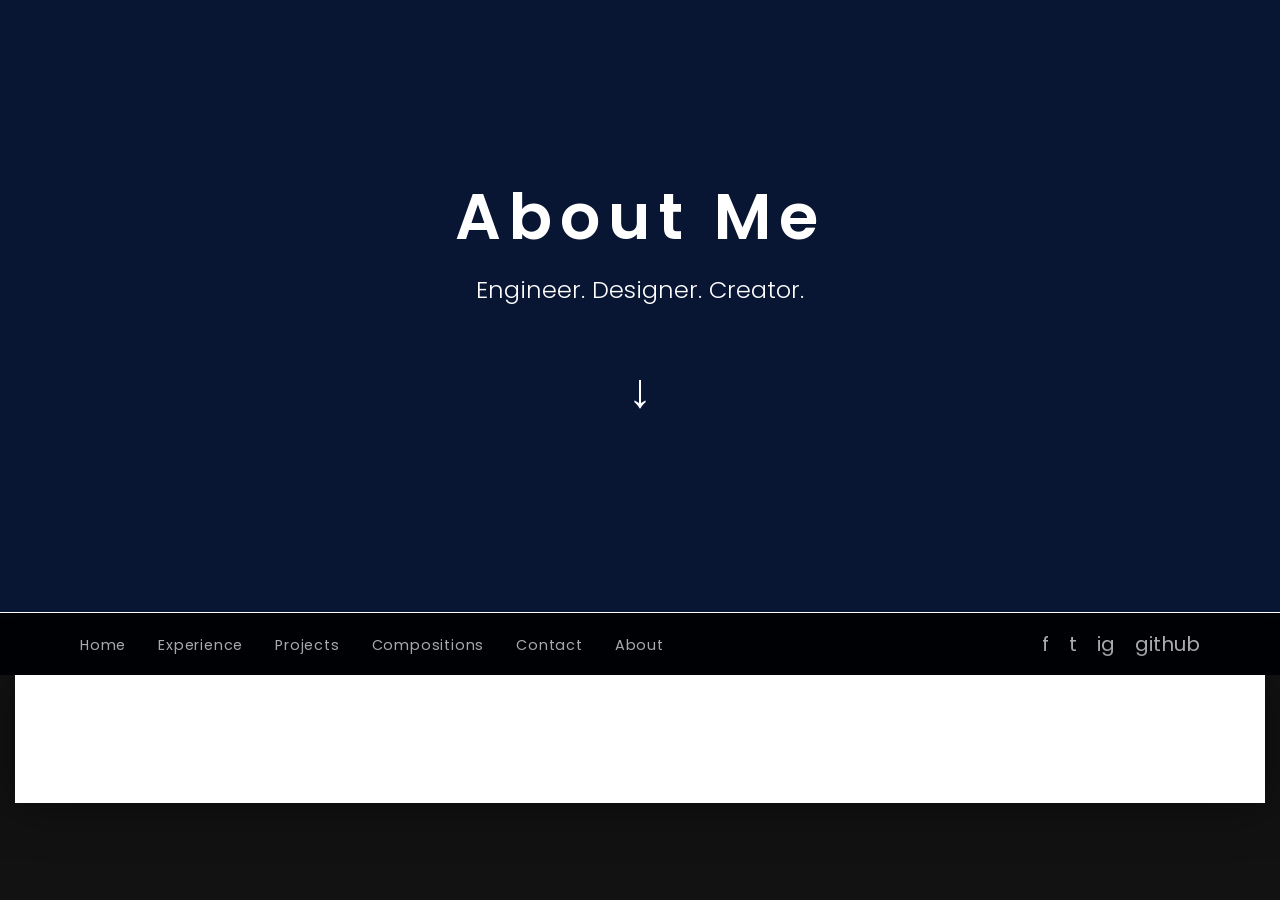
==== about.html @ 9db19fcd "Updated pages and almost complete homepage" ====
<!DOCTYPE html>
<html lang="en">
<head>
    <meta charset="UTF-8">
    <meta name="viewport" content="width=device-width, initial-scale=1.0">
    <title>Titilayo Oshinowo</title>
    <link rel="stylesheet" href="style.css">
    <link rel="stylesheet" href="mediaquaries.css">
</head>
<body>
 
    <nav id="hamburger-nav">
        <div class="logo">About Me</div>
        <div class="hamburger-menu">
            <div class="hamburger-icon" onclick="toggleMenu()">
                <span></span>
                <span></span>
                <span></span>
            </div>
            <ul class="menu-links">
                <li><a href="index.html" onclick="toggleMenu()">Home</a></li>
                <li><a href="experience.html" onclick="toggleMenu()">Experience</a></li>
                <li><a href="projects.html" onclick="toggleMenu()">Projects</a></li>
                <li><a href="compositions.html" onclick="toggleMenu()">Compositions</a></li>
                <li><a href="contact.html" onclick="toggleMenu()">Contact</a></li>
                <li><a href="about.html" onclick="toggleMenu()">About</a></li>
            </ul>
        </div>
    </nav>
 
    <section id="profile" class="hero-section">
 
        <div class="hero-content">
            <h1 class="hero-title">About Me</h1>
            <p class="hero-description">
                Engineer. Designer. Creator.
            </p>
            <a href="process.html" class="scroll-down-icon">
                &#8595; </a>
        </div>
 
        <div class="bottom-nav">
            <ul class="bottom-nav-links">
                <li><a href="index.html">Home</a></li>
                <li><a href="experience.html">Experience</a></li>
                <li><a href="projects.html">Projects</a></li>
                <li><a href="compositions.html">Compositions</a></li>
                <li><a href="contact.html">Contact</a></li>
                <li><a href="about.html">About</a></li>
            </ul>
            <div class="social-links">
                <a href="#">f</a>
                <a href="#">t</a>
                <a href="#">ig</a>
                <a href="#">github</a>
            </div>
        </div>
    </section>
 
    <div class="main-content-wrapper">

        <section id="experience-intro" class="white-content-block">
---- style.css ----
@import url('https://fonts.googleapis.com/css2?family=Poppins:wght@300;400;500;600&display=swap');
 
* {
    margin: 0;
    padding: 0;
    box-sizing: border-box; 
}
 
body {
    font-family: "Poppins", sans-serif;
    color: white; 
    overflow-x: hidden; 
    
    /* 💡 Parallax Background Setup: Fixed background on the body */
    background-image: url('image_of_fitbot_machine.jpg'); /* **CHANGE THIS PATH** */
    background-size: cover;
    background-position: center;
    background-attachment: fixed; /* This creates the parallax effect */
    background-color: #121212; 
}
 
html {
    scroll-behavior: smooth;
    height: 100%;
}
 
p {
    color: rgb(181, 181, 181); 
}
 
/* TRANSITIONS and A/HOVER styles */
a, .btn{
    transition: all 300ms ease;
}
.hamburger-icon span {
    transition: all 0.3s ease-in-out; 
}
.menu-links {
    transition: all 0.3s ease-in-out; 
}
 
a {
    color: white; 
    text-decoration: none;
}
 
a:hover {
    color: #00ffff; 
    text-decoration: underline;
    text-underline-offset: 0.5rem; 
    text-decoration-color: #00ffff;
}
 
.logo {
    font-size: 2rem;
}
 
/* HAMBURGER MENU (for mobile) */
#hamburger-nav {
    display: none;
    justify-content: space-between;
    align-items: center;
    padding: 1rem 2rem;
    background: rgba(0, 0, 0, 0.95);
    position: fixed;
    top: 0;
    left: 0;
    width: 100%;
    z-index: 1000;
}
 
.hamburger-menu {
    position: relative;
}
 
.hamburger-icon {
    display: flex;
    flex-direction: column;
    justify-content: space-between;
    width: 30px;
    height: 22px;
    cursor: pointer;
}
 
.hamburger-icon span {
    width: 100%;
    height: 3px;
    background: white;
    border-radius: 2px;
    transition: all 0.3s ease;
}
 
/* Dropdown Menu */
 
.menu-links {
    position: absolute;
    top: 45px;
    right: 0;
    background: rgba(17, 17, 17, 0.98);
    width: 220px;
    border-radius: 8px;
    overflow: hidden;
 
    display: flex;
    flex-direction: column;
 
    max-height: 0;
    opacity: 0;
    transition: all 0.3s ease;
}
 
.menu-links li {
    list-style: none;
}
 
.menu-links a {
    display: block;
    padding: 15px 20px;
    color: white;
    text-decoration: none;
    transition: background 0.3s ease;
}
 
.menu-links a:hover {
    background: #00ffff;
    color: #111;
}
 
/* Open Menu */
 
.menu-links.open {
    max-height: 500px;
    opacity: 1;
}
 
/* Animate Hamburger */
 
.hamburger-icon.open span:first-child {
    transform: rotate(45deg) translate(6px, 6px);
}
 
.hamburger-icon.open span:nth-child(2) {
    opacity: 0;
}
 
.hamburger-icon.open span:last-child {
    transform: rotate(-45deg) translate(7px, -7px);
}
 
/*  HERO SECTION (Only used on index.html)  */
 
.hero-section {
    min-height: 75vh; 
    margin: 0; 
    display: flex;
    justify-content: center; 
    align-items: center; 
    flex-direction: column; 
    text-align: center;
    position: relative; 
    
    background: transparent; /* Transparent to show the body's fixed background */
    isolation: isolate; 
}
 
/* Dark Overlay */
.hero-section::after {
    content: '';
    position: absolute;
    top: 0;
    left: 0;
    width: 100%;
    height: 100%;
    background-color: rgb(8, 21, 51); 
    z-index: 1; 
}
 
/* Hero Content */
.hero-content {
    z-index: 10; 
    padding-top: 0; 
    padding-bottom: 5rem; /* keeps content clear of the absolutely-positioned bottom-nav */
}
 
.hero-title {
    font-size: 4rem; 
    font-weight: 550;
    letter-spacing: 0.5rem;
    margin-bottom: 0.5rem;
    color: white;
}
 
.hero-description {
    font-size: 1.5rem;
    font-weight: 300;
    color: white;
    max-width: 600px;
    margin: 0 auto 3rem auto;
}
 
/* Scroll Down Arrow */
.scroll-down-icon {
    font-size: 3rem;
    display: inline-block;
    color: white;
    text-decoration: none;
    z-index: 10;
    animation: bounce 2s infinite; 
}
@keyframes bounce { 
    0%, 20%, 50%, 80%, 100% {transform: translateY(0);}
    40% {transform: translateY(-20px);}
    60% {transform: translateY(-10px);}
}
 
/* BOTTOM FLOATING NAVIGATION BAR */
.bottom-nav {
    position: absolute;
    bottom: 0; 
    left: 0;
    width: 100%;
    z-index: 10;
    background-color: rgba(0, 0, 0, 0.884); 
    display: flex;
    justify-content: space-between;
    align-items: center;
    padding: 1rem 5rem; 
    border-top: 1px solid rgb(255, 255, 255);
}
 
.bottom-nav-links {
    display: flex;
    list-style: none;
    gap: 2rem;
    padding: 0;
    margin: 0;
}
 
.bottom-nav-links a {
    color: white;
    font-size: 0.9rem;
    letter-spacing: 0.05rem;
    opacity: 0.7;
}
 
.bottom-nav-links a:hover {
    opacity: 1;
    text-decoration: none;
    color: #00ffff;
}
 
.social-links a {
    margin-left: 1rem;
    color: white;
    font-size: 1.25rem;
    opacity: 0.7;
}
 
 
/* MAIN CONTENT WRAPPER (The central white column that scrolls) */
 
.main-content-wrapper {
    /* Starts after the hero section (or immediately on subpages) */
    width: 100%;
    max-width: 1250px; 
    margin: 0 auto; 
    z-index: 50; 
    position: relative; 
    background-color: white; 
    color: #121212; 
    box-shadow: 0 0 50px rgba(0, 0, 0, 0.5); 
    
    /* Reset text color for elements inside the wrapper */
    & p, a {
        color: #121212; 
    }
}
 
/* Section Resets */
section {
    height: auto; 
    min-height: auto;
    margin: 0;
    padding: 0;
    display: block; 
    text-align: left;
    position: static; 
    color: #121212; 
}
 
/* 1. Two-Column Content Block (image sits aligned beside its section text) */
.white-content-block {
    display: flex;
    flex-direction: row-reverse;
    align-items: center;
    justify-content: space-between;
    gap: 4rem;
    padding: 4rem;
}
 
.white-content-block .block-text {
    flex: 1 1 50%;
    min-width: 0;
}
 
.white-content-block .date {
    font-size: 0.8rem;
    margin-bottom: 1rem;
    color: #888;
}
 
.block-title {
    display: block;
    font-size: 2.5rem;
    font-weight: 700;
    margin-bottom: 1.5rem;
    line-height: 1.1;
    text-align: right;
    color: #121212;
}
 
.description-text {
    display: block;
    max-width: 500px;
    margin: 0.5rem 0 0 auto;
    line-height: 1.6;
    color: #333;
    text-align: right;
}
 
.block-image-container {
    flex: 1 1 50%;
    min-width: 0;
}
 
.block-image-container img {
    width: 100%;
    max-width: 100%;
    height: auto;        /* Keeps the aspect ratio */
    display: block;
    border-radius: 12px;
}
 
 
/* 2. Three Column Layout (For process/system/about summaries) */
.three-column-layout {
    display: flex;
    justify-content: space-between;
    padding: 4rem;
    gap: 3rem;
    border-top: 1px solid #eee;
}
 
.column-block {
    flex: 1;
    text-align: center;
}
 
.column-title {
    font-size: 1.5rem;
    font-weight: 600;
    margin-bottom: 1.5rem;
    color: #121212;
}
 
.column-block p {
    font-size: 0.95rem;
    line-height: 1.6;
    margin-bottom: 1rem;
    color: #333;
}
 
/* Button Styling for Content Blocks */
.btn-block {
    display: inline-block;
    padding: 10px 20px;
    margin-top: 1.5rem;
    text-decoration: none;
    text-transform: uppercase;
    font-size: 0.9rem;
    font-weight: 600;
    border: 1px solid #121212;
    transition: all 0.3s ease;
    color: #121212 !important;
}
 
.btn-block:hover {
    background-color: #121212;
    color: white !important;
}
---- mediaquaries.css ----
/* ===========================
   Large Screens (1200px)
=========================== */
 
@media screen and (max-width:1200px){
 
    .main-content-wrapper{
        width:95%;
    }
 
    .hero-title{
        font-size:3.5rem;
    }
 
    .hero-description{
        font-size:1.3rem;
    }
 
    .bottom-nav{
        padding:1rem 2rem;
    }
 
    .bottom-nav-links{
        gap:1.2rem;
    }
 
    .white-content-block{
        gap:2.5rem;
    }
 
}
 
 
/* ===========================
   Tablets (992px)
=========================== */
 
@media screen and (max-width:992px){
 
    /* Mobile Navigation */
 
    #hamburger-nav{
        display:flex;
        justify-content:space-between;
        align-items:center;
        padding:1rem 1.5rem;
        background:#111;
        position:fixed;
        top:0;
        left:0;
        width:100%;
        z-index:999;
    }
 
    .bottom-nav{
        display:none;
    }
 
    .hero-section{
        min-height:auto;
        padding:7rem 1.5rem 3rem;
    }
 
    /* Pages that don't have a hero-section (the hamburger nav is fixed,
       so the next element needs top padding or it hides under it) */
    #hamburger-nav + .main-content-wrapper{
        padding-top:5rem;
    }
 
    .hero-title{
        font-size:3rem;
        letter-spacing:0.15rem;
    }
 
    .hero-description{
        font-size:1.2rem;
    }
 
    /* Collapse the two-column text/image layout into one stacked column */
    .white-content-block{
        flex-direction:column;
        align-items:stretch;
        gap:2rem;
        padding:3rem 2rem;
    }
 
    .block-title{
        text-align:left;
        font-size:2.2rem;
        margin-bottom:1rem;
    }
 
    .description-text{
        max-width:100%;
        text-align:left;
        margin:0;
    }
 
    .block-image-container img{
        width:80%;
        margin:0 auto;
    }
 
}
 
 
/* ===========================
   Phones (768px)
=========================== */
 
@media screen and (max-width:768px){
 
    .hero-title{
        font-size:2.4rem;
        letter-spacing:0;
        line-height:1.2;
    }
 
    .hero-description{
        font-size:1rem;
        max-width:100%;
    }
 
    .scroll-down-icon{
        font-size:2rem;
    }
 
    .white-content-block{
        padding:2.5rem 1.5rem;
    }
 
    .block-title{
        font-size:1.8rem;
    }
 
    .description-text{
        font-size:1rem;
    }
 
    .block-image-container img{
        width:100%;
        max-width:400px;
        margin:0 auto;
    }
 
}
 
 
/* ===========================
   Small Phones (480px)
=========================== */
 
@media screen and (max-width:480px){
 
    .hero-section{
        padding:5rem 1rem 2rem;
    }
 
    #hamburger-nav + .main-content-wrapper{
        padding-top:4.5rem;
    }
 
    .hero-title{
        font-size:2rem;
    }
 
    .hero-description{
        font-size:0.95rem;
    }
 
    .white-content-block{
        padding:2rem 1rem;
    }
 
    .block-title{
        font-size:1.5rem;
    }
 
    .description-text{
        font-size:0.95rem;
    }
 
    .block-image-container img{
        width:100%;
        margin:0 auto;
    }
 
}
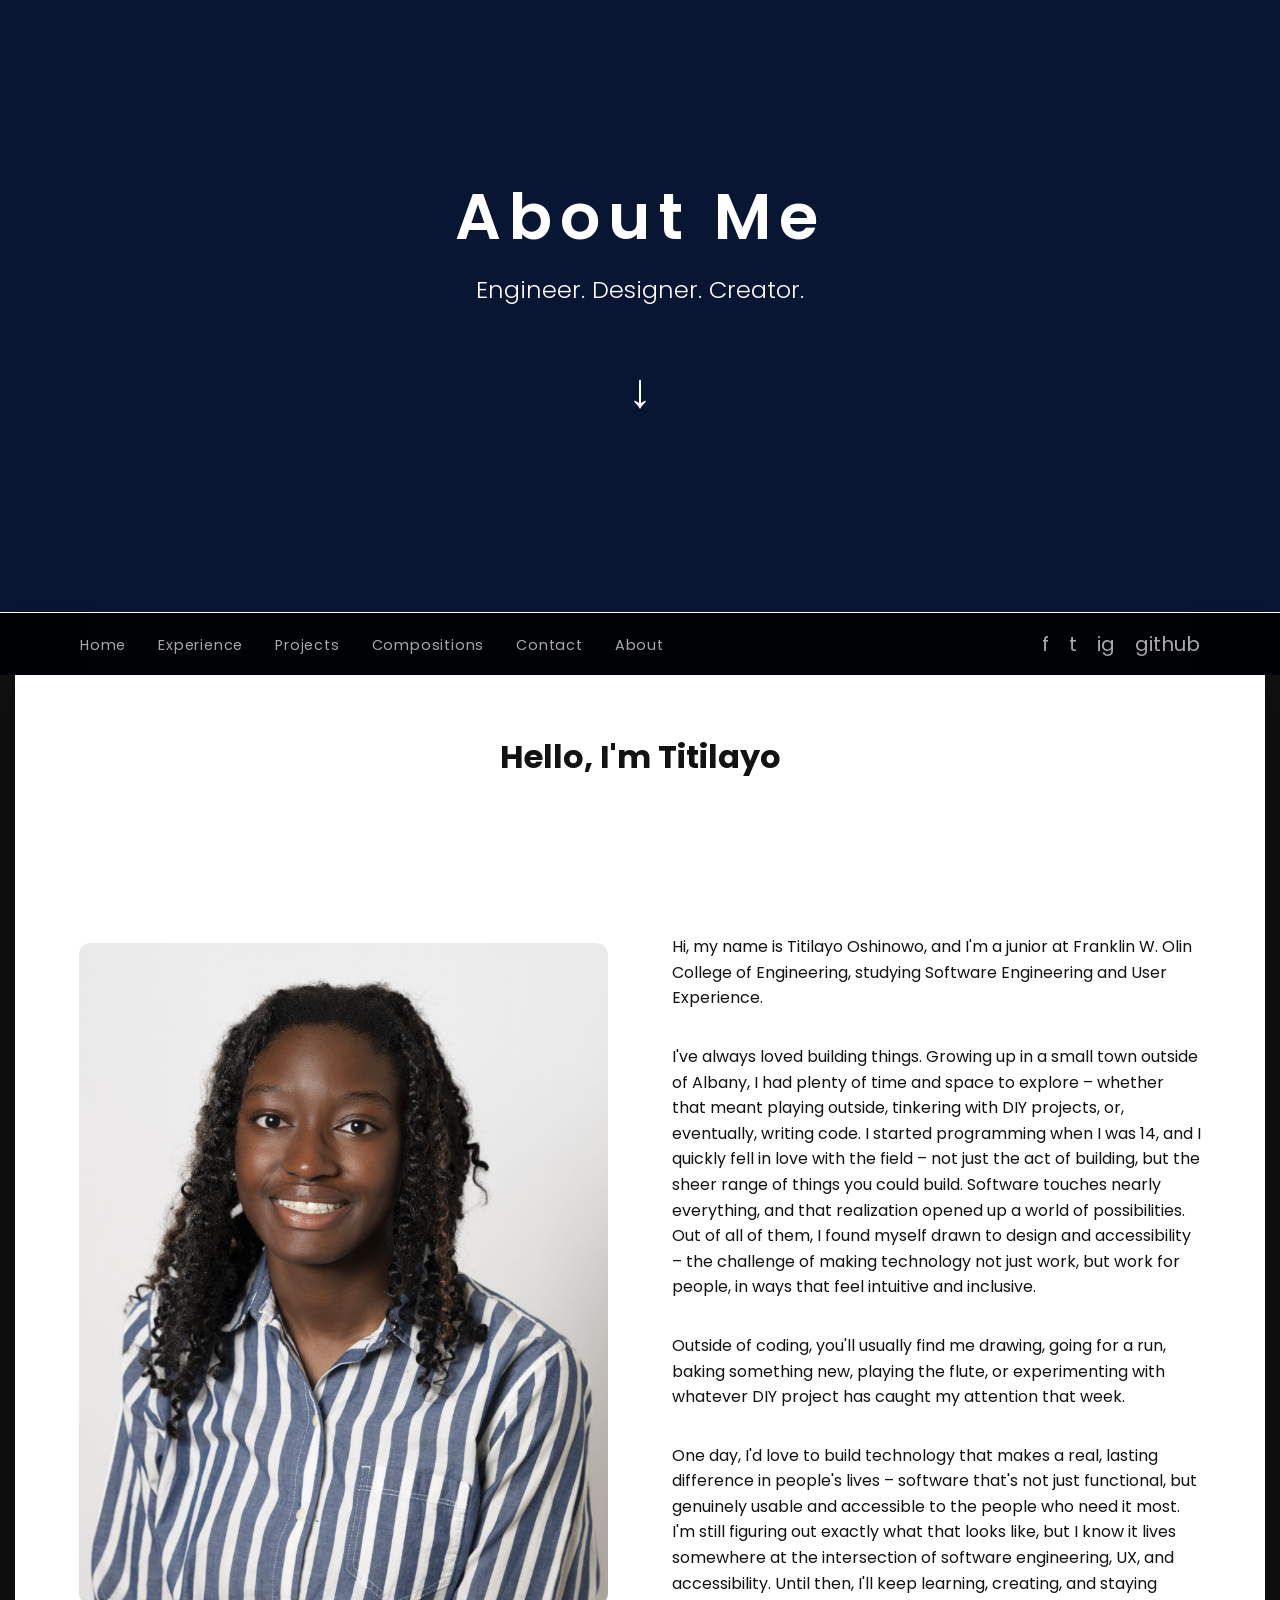
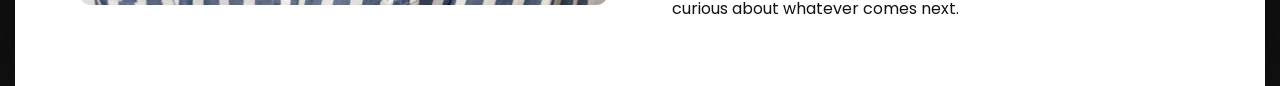
==== commit fea097d7: "Added in the contacting segment for the program" ====
--- a/about.html
+++ b/about.html
@@ -59,4 +59,44 @@
  
     <div class="main-content-wrapper">
 
-        <section id="experience-intro" class="white-content-block">
+    <section id="work-exp" class="white-content-block">
+            <div class="block-text">
+                <h1 class="block-exp-head">Hello, I'm Titilayo</h1>
+            </div>
+        </section>
+
+    <section id="about-me" class="white-content-block">
+    <div class="block-text">
+
+        <p class="description-text-exp">
+            Hi, my name is Titilayo Oshinowo, and I'm a junior at Franklin W. Olin College of Engineering, studying Software Engineering and User Experience.
+        </p>
+
+        <br>
+
+        <p class="description-text-exp">
+            I've always loved building things. Growing up in a small town outside of Albany, I had plenty of time and space to explore – whether that meant playing outside, tinkering with DIY projects, or, eventually, writing code. I started programming when I was 14, and I quickly fell in love with the field – not just the act of building, but the sheer range of things you could build. Software touches nearly everything, and that realization opened up a world of possibilities. Out of all of them, I found myself drawn to design and accessibility – the challenge of making technology not just work, but work for people, in ways that feel intuitive and inclusive.
+        </p>
+
+        <br>
+
+        <p class="description-text-exp">
+            Outside of coding, you'll usually find me drawing, going for a run, baking something new, playing the flute, or experimenting with whatever DIY project has caught my attention that week.
+        </p>
+
+        <br>
+
+        <p class="description-text-exp">
+            One day, I'd love to build technology that makes a real, lasting difference in people's lives – software that's not just functional, but genuinely usable and accessible to the people who need it most. I'm still figuring out exactly what that looks like, but I know it lives somewhere at the intersection of software engineering, UX, and accessibility. Until then, I'll keep learning, creating, and staying curious about whatever comes next.
+        </p>
+    </div>
+    <div class="block-image-container">
+        <img src="images/about1.JPG" alt="photo of myself">
+    </div>
+    </section>
+
+    </div>
+ 
+    <script src="script.js"></script>
+</body>
+</html>
--- a/style.css
+++ b/style.css
@@ -1,11 +1,11 @@
 @import url('https://fonts.googleapis.com/css2?family=Poppins:wght@300;400;500;600&display=swap');
- 
+
 * {
     margin: 0;
     padding: 0;
     box-sizing: border-box; 
 }
- 
+
 body {
     font-family: "Poppins", sans-serif;
     color: white; 
@@ -18,16 +18,16 @@
     background-attachment: fixed; /* This creates the parallax effect */
     background-color: #121212; 
 }
- 
+
 html {
     scroll-behavior: smooth;
     height: 100%;
 }
- 
+
 p {
     color: rgb(181, 181, 181); 
 }
- 
+
 /* TRANSITIONS and A/HOVER styles */
 a, .btn{
     transition: all 300ms ease;
@@ -38,23 +38,23 @@
 .menu-links {
     transition: all 0.3s ease-in-out; 
 }
- 
+
 a {
     color: white; 
     text-decoration: none;
 }
- 
+
 a:hover {
     color: #00ffff; 
     text-decoration: underline;
     text-underline-offset: 0.5rem; 
     text-decoration-color: #00ffff;
 }
- 
+
 .logo {
     font-size: 2rem;
 }
- 
+
 /* HAMBURGER MENU (for mobile) */
 #hamburger-nav {
     display: none;
@@ -68,11 +68,11 @@
     width: 100%;
     z-index: 1000;
 }
- 
+
 .hamburger-menu {
     position: relative;
 }
- 
+
 .hamburger-icon {
     display: flex;
     flex-direction: column;
@@ -81,7 +81,7 @@
     height: 22px;
     cursor: pointer;
 }
- 
+
 .hamburger-icon span {
     width: 100%;
     height: 3px;
@@ -89,9 +89,9 @@
     border-radius: 2px;
     transition: all 0.3s ease;
 }
- 
+
 /* Dropdown Menu */
- 
+
 .menu-links {
     position: absolute;
     top: 45px;
@@ -100,19 +100,19 @@
     width: 220px;
     border-radius: 8px;
     overflow: hidden;
- 
+
     display: flex;
     flex-direction: column;
- 
+
     max-height: 0;
     opacity: 0;
     transition: all 0.3s ease;
 }
- 
+
 .menu-links li {
     list-style: none;
 }
- 
+
 .menu-links a {
     display: block;
     padding: 15px 20px;
@@ -120,35 +120,35 @@
     text-decoration: none;
     transition: background 0.3s ease;
 }
- 
+
 .menu-links a:hover {
     background: #00ffff;
     color: #111;
 }
- 
+
 /* Open Menu */
- 
+
 .menu-links.open {
     max-height: 500px;
     opacity: 1;
 }
- 
+
 /* Animate Hamburger */
- 
+
 .hamburger-icon.open span:first-child {
     transform: rotate(45deg) translate(6px, 6px);
 }
- 
+
 .hamburger-icon.open span:nth-child(2) {
     opacity: 0;
 }
- 
+
 .hamburger-icon.open span:last-child {
     transform: rotate(-45deg) translate(7px, -7px);
 }
- 
+
 /*  HERO SECTION (Only used on index.html)  */
- 
+
 .hero-section {
     min-height: 75vh; 
     margin: 0; 
@@ -162,7 +162,7 @@
     background: transparent; /* Transparent to show the body's fixed background */
     isolation: isolate; 
 }
- 
+
 /* Dark Overlay */
 .hero-section::after {
     content: '';
@@ -174,14 +174,14 @@
     background-color: rgb(8, 21, 51); 
     z-index: 1; 
 }
- 
+
 /* Hero Content */
 .hero-content {
     z-index: 10; 
     padding-top: 0; 
     padding-bottom: 5rem; /* keeps content clear of the absolutely-positioned bottom-nav */
 }
- 
+
 .hero-title {
     font-size: 4rem; 
     font-weight: 550;
@@ -189,7 +189,7 @@
     margin-bottom: 0.5rem;
     color: white;
 }
- 
+
 .hero-description {
     font-size: 1.5rem;
     font-weight: 300;
@@ -197,7 +197,7 @@
     max-width: 600px;
     margin: 0 auto 3rem auto;
 }
- 
+
 /* Scroll Down Arrow */
 .scroll-down-icon {
     font-size: 3rem;
@@ -212,7 +212,7 @@
     40% {transform: translateY(-20px);}
     60% {transform: translateY(-10px);}
 }
- 
+
 /* BOTTOM FLOATING NAVIGATION BAR */
 .bottom-nav {
     position: absolute;
@@ -227,7 +227,7 @@
     padding: 1rem 5rem; 
     border-top: 1px solid rgb(255, 255, 255);
 }
- 
+
 .bottom-nav-links {
     display: flex;
     list-style: none;
@@ -235,30 +235,30 @@
     padding: 0;
     margin: 0;
 }
- 
+
 .bottom-nav-links a {
     color: white;
     font-size: 0.9rem;
     letter-spacing: 0.05rem;
     opacity: 0.7;
 }
- 
+
 .bottom-nav-links a:hover {
     opacity: 1;
     text-decoration: none;
     color: #00ffff;
 }
- 
+
 .social-links a {
     margin-left: 1rem;
     color: white;
     font-size: 1.25rem;
     opacity: 0.7;
 }
- 
- 
+
+
 /* MAIN CONTENT WRAPPER (The central white column that scrolls) */
- 
+
 .main-content-wrapper {
     /* Starts after the hero section (or immediately on subpages) */
     width: 100%;
@@ -275,7 +275,7 @@
         color: #121212; 
     }
 }
- 
+
 /* Section Resets */
 section {
     height: auto; 
@@ -287,7 +287,7 @@
     position: static; 
     color: #121212; 
 }
- 
+
 /* 1. Two-Column Content Block (image sits aligned beside its section text) */
 .white-content-block {
     display: flex;
@@ -297,18 +297,18 @@
     gap: 4rem;
     padding: 4rem;
 }
- 
+
 .white-content-block .block-text {
     flex: 1 1 50%;
     min-width: 0;
 }
- 
+
 .white-content-block .date {
     font-size: 0.8rem;
     margin-bottom: 1rem;
     color: #888;
 }
- 
+
 .block-title {
     display: block;
     font-size: 2.5rem;
@@ -318,7 +318,26 @@
     text-align: right;
     color: #121212;
 }
- 
+.block-exp-head {
+    display: block;
+    font-size: 2rem;
+    font-weight: 700;
+    margin-bottom: 1.5rem;
+    line-height: 1.1;
+    text-align: center;
+    color: #121212;
+}
+
+.block-subtitle-exp {
+    display: block;
+    font-size: 1.5rem;
+    font-weight: 700;
+    margin-bottom: 1.5rem;
+    line-height: 1.1;
+    text-align: left;
+    color: #121212;
+}
+
 .description-text {
     display: block;
     max-width: 500px;
@@ -327,12 +346,48 @@
     color: #333;
     text-align: right;
 }
- 
+
+.description-text-resume {
+    display: block;
+    margin: 0.5rem 0 0 auto;
+    line-height: 1.6;
+    color: #333;
+    text-align: center;
+}
+
+.description-text-exp {
+    display: block;
+    margin: 0.5rem 0 0 auto;
+    line-height: 1.6;
+    color: #333;
+    text-align: left;
+}
+
+.description-text-date-exp {
+    display: block;
+    font-size: 1rem;
+    font-weight: 700;
+    margin: 0.5rem 0 0 auto;
+    line-height: .5;
+    color: #7a7a7a;
+    text-align: left;
+}
+
+.description-text-group-name {
+    display: block;
+    font-size: 1.2rem;
+    font-weight: 700;
+    margin: 1rem 0 0 auto;
+    line-height: .5;
+    color: #504f4f;
+    text-align: left;
+}
+
 .block-image-container {
     flex: 1 1 50%;
     min-width: 0;
 }
- 
+
 .block-image-container img {
     width: 100%;
     max-width: 100%;
@@ -340,8 +395,8 @@
     display: block;
     border-radius: 12px;
 }
- 
- 
+
+
 /* 2. Three Column Layout (For process/system/about summaries) */
 .three-column-layout {
     display: flex;
@@ -350,26 +405,26 @@
     gap: 3rem;
     border-top: 1px solid #eee;
 }
- 
+
 .column-block {
     flex: 1;
     text-align: center;
 }
- 
+
 .column-title {
     font-size: 1.5rem;
     font-weight: 600;
     margin-bottom: 1.5rem;
     color: #121212;
 }
- 
+
 .column-block p {
     font-size: 0.95rem;
     line-height: 1.6;
     margin-bottom: 1rem;
     color: #333;
 }
- 
+
 /* Button Styling for Content Blocks */
 .btn-block {
     display: inline-block;
@@ -383,8 +438,23 @@
     transition: all 0.3s ease;
     color: #121212 !important;
 }
- 
+
 .btn-block:hover {
     background-color: #121212;
     color: white !important;
 }
+
+/* Contact form labels need to override the global dark section text color */
+#experience-intro .contact-info-item {
+    color: #fff;
+    text-decoration: none;
+    padding: 8px 10px;
+    border-radius: 6px;
+    transition: background-color 0.2s ease, color 0.2s ease;
+}
+
+#experience-intro .contact-info-item:hover {
+    background-color: rgba(255, 255, 255, 0.1);
+    color: #00ffff;
+    text-decoration: none;
+}
--- a/mediaquaries.css
+++ b/mediaquaries.css
@@ -1,44 +1,44 @@
 /* ===========================
    Large Screens (1200px)
 =========================== */
- 
+
 @media screen and (max-width:1200px){
- 
+
     .main-content-wrapper{
         width:95%;
     }
- 
+
     .hero-title{
         font-size:3.5rem;
     }
- 
+
     .hero-description{
         font-size:1.3rem;
     }
- 
+
     .bottom-nav{
         padding:1rem 2rem;
     }
- 
+
     .bottom-nav-links{
         gap:1.2rem;
     }
- 
+
     .white-content-block{
         gap:2.5rem;
     }
- 
+
 }
- 
- 
+
+
 /* ===========================
    Tablets (992px)
 =========================== */
- 
+
 @media screen and (max-width:992px){
- 
+
     /* Mobile Navigation */
- 
+
     #hamburger-nav{
         display:flex;
         justify-content:space-between;
@@ -51,31 +51,31 @@
         width:100%;
         z-index:999;
     }
- 
+
     .bottom-nav{
         display:none;
     }
- 
+
     .hero-section{
         min-height:auto;
         padding:7rem 1.5rem 3rem;
     }
- 
+
     /* Pages that don't have a hero-section (the hamburger nav is fixed,
        so the next element needs top padding or it hides under it) */
     #hamburger-nav + .main-content-wrapper{
         padding-top:5rem;
     }
- 
+
     .hero-title{
         font-size:3rem;
         letter-spacing:0.15rem;
     }
- 
+
     .hero-description{
         font-size:1.2rem;
     }
- 
+
     /* Collapse the two-column text/image layout into one stacked column */
     .white-content-block{
         flex-direction:column;
@@ -83,107 +83,106 @@
         gap:2rem;
         padding:3rem 2rem;
     }
- 
+
     .block-title{
         text-align:left;
         font-size:2.2rem;
         margin-bottom:1rem;
     }
- 
+
     .description-text{
         max-width:100%;
         text-align:left;
         margin:0;
     }
- 
+
     .block-image-container img{
         width:80%;
         margin:0 auto;
     }
- 
+
 }
- 
- 
+
+
 /* ===========================
    Phones (768px)
 =========================== */
- 
+
 @media screen and (max-width:768px){
- 
+
     .hero-title{
         font-size:2.4rem;
         letter-spacing:0;
         line-height:1.2;
     }
- 
+
     .hero-description{
         font-size:1rem;
         max-width:100%;
     }
- 
+
     .scroll-down-icon{
         font-size:2rem;
     }
- 
+
     .white-content-block{
         padding:2.5rem 1.5rem;
     }
- 
+
     .block-title{
         font-size:1.8rem;
     }
- 
+
     .description-text{
         font-size:1rem;
     }
- 
+
     .block-image-container img{
         width:100%;
         max-width:400px;
         margin:0 auto;
     }
- 
+
 }
- 
- 
+
+
 /* ===========================
    Small Phones (480px)
 =========================== */
- 
+
 @media screen and (max-width:480px){
- 
+
     .hero-section{
         padding:5rem 1rem 2rem;
     }
- 
+
     #hamburger-nav + .main-content-wrapper{
         padding-top:4.5rem;
     }
- 
+
     .hero-title{
         font-size:2rem;
     }
- 
+
     .hero-description{
         font-size:0.95rem;
     }
- 
+
     .white-content-block{
         padding:2rem 1rem;
     }
- 
+
     .block-title{
         font-size:1.5rem;
     }
- 
+
     .description-text{
         font-size:0.95rem;
     }
- 
+
     .block-image-container img{
         width:100%;
         margin:0 auto;
     }
- 
+
 }
- 
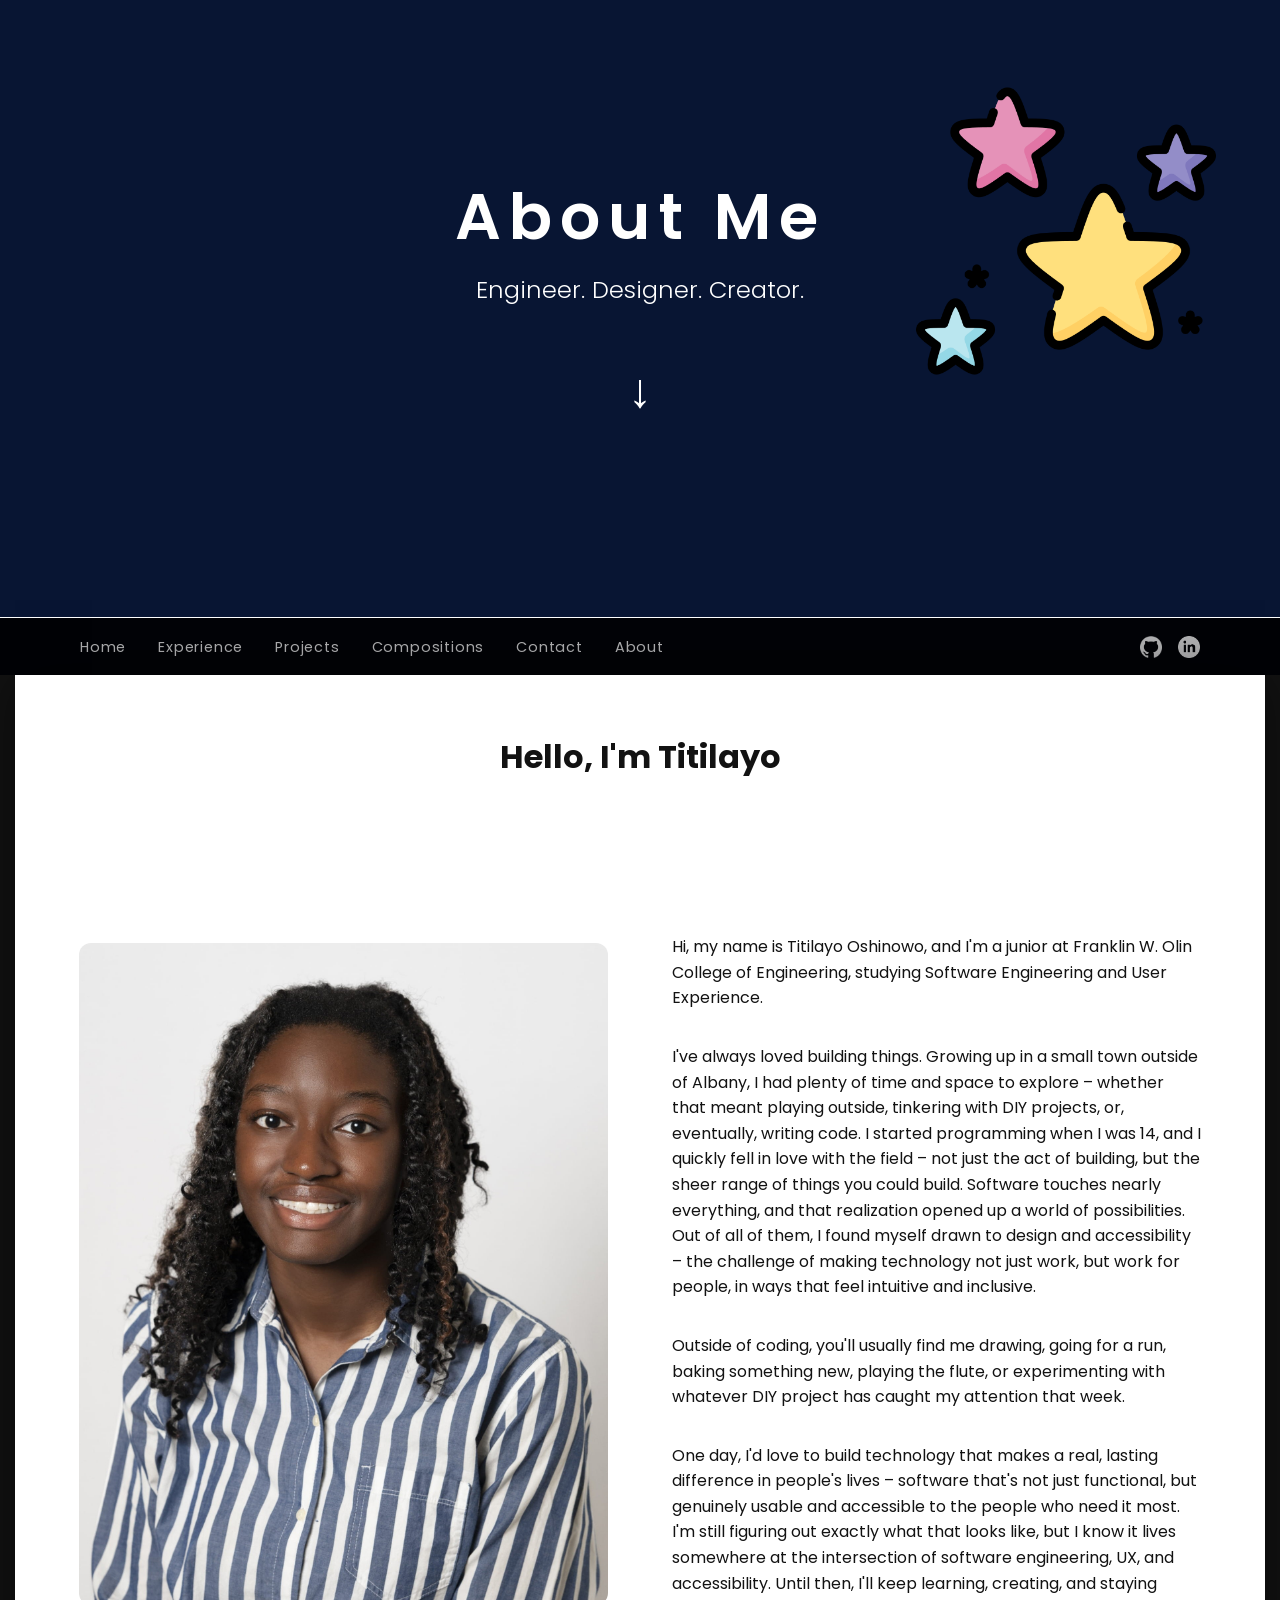
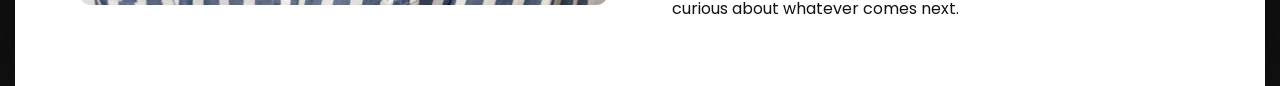
==== commit 9d51ea29: "Clean Website Ready for linkedin" ====
--- a/about.html
+++ b/about.html
@@ -29,7 +29,7 @@
     </nav>
  
     <section id="profile" class="hero-section">
- 
+    <img src="images/stars.png" alt="handrawn star" class="hero-star">
         <div class="hero-content">
             <h1 class="hero-title">About Me</h1>
             <p class="hero-description">
@@ -49,11 +49,13 @@
                 <li><a href="about.html">About</a></li>
             </ul>
             <div class="social-links">
-                <a href="#">f</a>
-                <a href="#">t</a>
-                <a href="#">ig</a>
-                <a href="#">github</a>
-            </div>
+    <a href="https://github.com/titiooshy" target="_blank" aria-label="GitHub">
+        <img src="images/github-icon.png" alt="GitHub" class="social-icon">
+    </a>
+    <a href="https://www.linkedin.com/in/titilayo-oshinowo/" target="_blank" aria-label="LinkedIn">
+        <img src="images/linkedin-icon.png" alt="LinkedIn" class="social-icon">
+    </a>
+</div>
         </div>
     </section>
  
--- a/style.css
+++ b/style.css
@@ -11,7 +11,7 @@
     color: white; 
     overflow-x: hidden; 
     
-    /* 💡 Parallax Background Setup: Fixed background on the body */
+    /* Parallax Background Setup: Fixed background on the body */
     background-image: url('image_of_fitbot_machine.jpg'); /* **CHANGE THIS PATH** */
     background-size: cover;
     background-position: center;
@@ -198,6 +198,16 @@
     margin: 0 auto 3rem auto;
 }
 
+.hero-star {
+    position: absolute;
+    top: 12%;
+    right: 5%;
+    width: 300px;
+    height: 300px;
+    opacity: 1;
+    z-index: 2;
+}
+
 /* Scroll Down Arrow */
 .scroll-down-icon {
     font-size: 3rem;
@@ -249,11 +259,27 @@
     color: #00ffff;
 }
 
+.social-links {
+    display: flex;
+    align-items: center;
+    gap: 1rem;
+}
+
 .social-links a {
-    margin-left: 1rem;
-    color: white;
-    font-size: 1.25rem;
     opacity: 0.7;
+    transition: opacity 0.3s ease, transform 0.3s ease;
+}
+
+.social-links a:hover {
+    opacity: 1;
+    transform: translateY(-2px);
+}
+
+.social-icon {
+    width: 22px;
+    height: 22px;
+    filter: brightness(0) invert(1); /* turns a black icon white */
+    display: block;
 }
 
 
@@ -338,6 +364,13 @@
     color: #121212;
 }
 
+.block-buttons {
+    display: flex;
+    gap: 1rem;
+    margin-top: 1.5rem;
+    flex-wrap: wrap;
+}
+
 .description-text {
     display: block;
     max-width: 500px;
@@ -444,17 +477,134 @@
     color: white !important;
 }
 
+.hover-button {
+    cursor: pointer;
+    transition: transform 0.25s ease, box-shadow 0.25s ease, background-color 0.25s ease;
+    border-radius: 12px;
+}
+
+.hover-button:hover {
+    transform: translateY(-6px);
+    box-shadow: 0 10px 25px rgba(0, 0, 0, 0.12);
+    background-color: #fafafa; /* subtle tint on hover, optional */
+}
+
+.hover-button:active {
+    transform: translateY(-2px);
+    box-shadow: 0 4px 12px rgba(0, 0, 0, 0.1);
+}
+
 /* Contact form labels need to override the global dark section text color */
+#experience-intro label {
+    color: #fff;
+}
+
 #experience-intro .contact-info-item {
     color: #fff;
+}
+
+/* ===========================
+   Project Cards (projects.html)
+=========================== */
+
+.project-card {
+    display: flex;
+    flex-direction: row-reverse;
+    align-items: flex-start;
+    justify-content: space-between;
+    gap: 3rem;
+    padding: 3rem 4rem;
+    border-top: 1px solid #eee;
+}
+
+.project-text {
+    flex: 1 1 40%;
+    min-width: 0;
+    padding-top: 0.5rem;
+}
+
+.project-title {
+    display: block;
+    font-size: 1.6rem;
+    font-weight: 700;
+    margin-bottom: 0.5rem;
+    color: #121212;
+}
+
+.project-link {
+    display: inline-block;
+    font-size: 1rem;
+    color: #121212;
+    text-decoration: underline;
+    text-underline-offset: 0.25rem;
+    margin-bottom: 1rem;
+}
+
+.project-link:hover {
+    color: #b5715e;
+}
+
+.project-description {
+    color: #333;
+    line-height: 1.6;
+}
+
+.project-media {
+    flex: 1 1 55%;
+    min-width: 0;
+    position: relative;
+    border-radius: 8px;
+    overflow: hidden;
+    border: 1px solid #ddd;
+}
+
+/* The screenshot sits full-height; buttons float on top of it near the bottom */
+.project-preview-img {
+    width: 100%;
+    display: block;
+}
+
+.project-buttons {
+    position: absolute;
+    left: 0;
+    right: 0;
+    bottom: 0;
+    display: flex;
+    flex-direction: column;
+    opacity: 0;
+    transform: translateY(8px);
+    transition: opacity 0.25s ease, transform 0.25s ease;
+}
+
+.project-media:hover .project-buttons {
+    opacity: 1;
+    transform: translateY(0);
+}
+
+.project-btn {
+    display: flex;
+    align-items: center;
+    justify-content: center;
+    gap: 10px;
+    padding: 16px;
+    background-color: rgba(30, 30, 30, 0.88);
+    color: #fff;
+    font-size: 1rem;
+    font-weight: 500;
     text-decoration: none;
-    padding: 8px 10px;
-    border-radius: 6px;
+    border-top: 1px solid rgba(255, 255, 255, 0.08);
+    backdrop-filter: blur(2px);
     transition: background-color 0.2s ease, color 0.2s ease;
 }
 
-#experience-intro .contact-info-item:hover {
-    background-color: rgba(255, 255, 255, 0.1);
-    color: #00ffff;
+.project-btn svg {
+    width: 18px;
+    height: 18px;
+    flex-shrink: 0;
+}
+
+.project-btn:hover {
+    background-color: #00ffff;
+    color: #111;
     text-decoration: none;
 }
